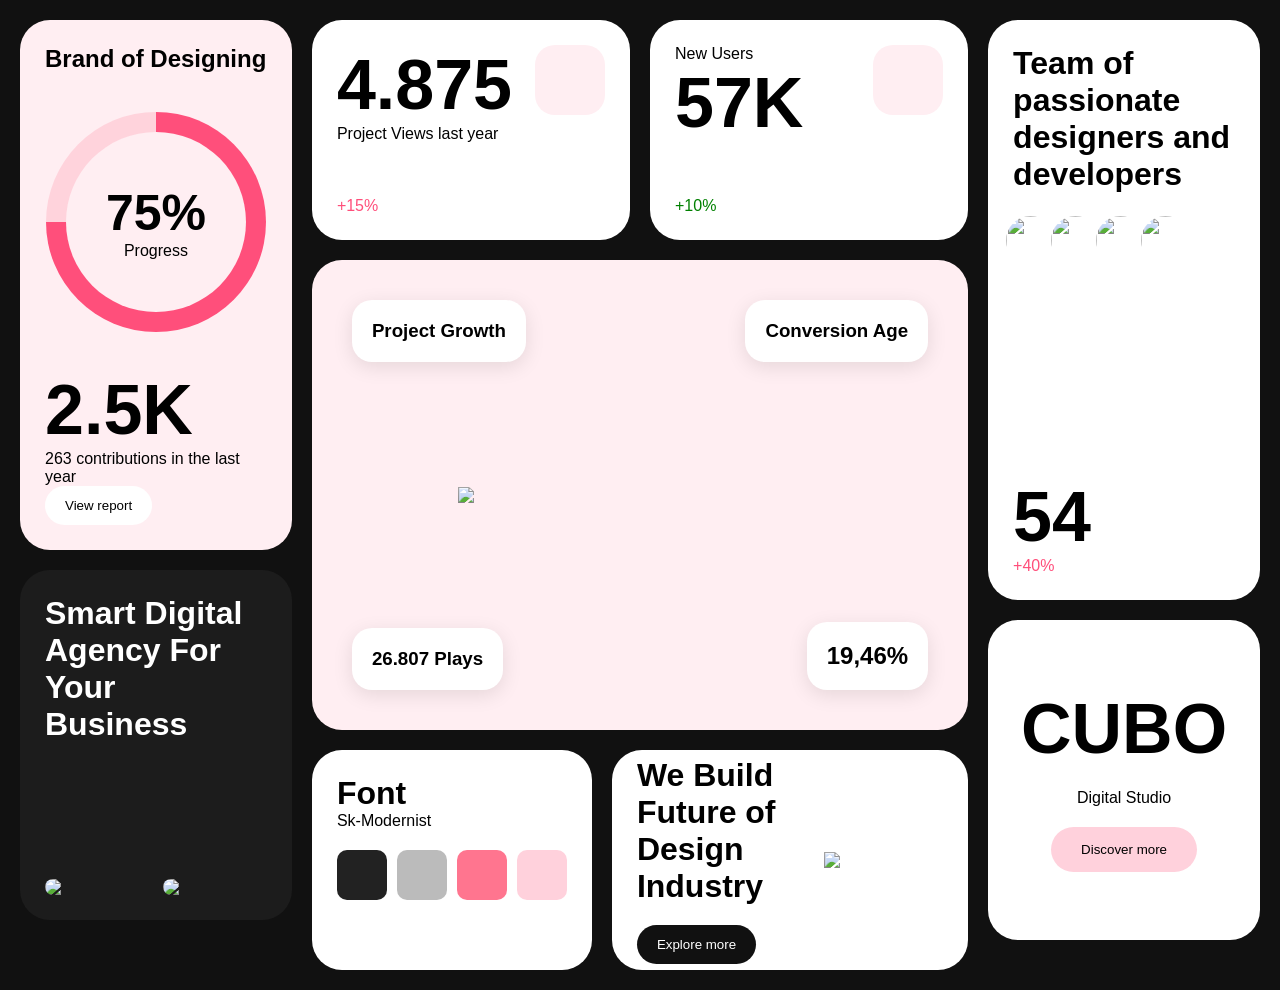
==== Cohurt/Assignment3/index.html @ e986350c "first commit" ====
<!DOCTYPE html>
<html lang="en">
<head>
    <meta charset="UTF-8">
    <meta name="viewport" content="width=device-width, initial-scale=1.0">
    <title>Document</title>
    <link rel="stylesheet" href="index.css">
</head>
<body>
    <!DOCTYPE html>
<html lang="en">
<head>
  <meta charset="UTF-8" />
  <meta name="viewport" content="width=device-width, initial-scale=1.0"/>

  <title>Dashboard UI</title>

  <!-- REMIX ICON -->

  <link
    href="https://cdn.jsdelivr.net/npm/remixicon@4.6.0/fonts/remixicon.css"
    rel="stylesheet"
  />

  <!-- CSS FILE -->

  <!-- <link rel="stylesheet" href="style.css" /> -->
</head>

<body>

  <div class="main">

    <!-- LEFT -->

    <div class="left">

      <div class="card progress-card">

        <div class="top-bar">
          <h2>Brand of Designing</h2>
          <i class="ri-more-fill"></i>
        </div>

        <div class="circle">

          <div class="circle-inner">
            <h1>75%</h1>
            <p>Progress</p>
          </div>

        </div>

        <div>
          <h2 class="big-number">2.5K</h2>
          <p>263 contributions in the last year</p>
        </div>

        <button class="btn">
          View report
        </button>

      </div>

      <div class="card dark-card">

        <div class="dark-top">

          <h1>
            Smart Digital <br>
            Agency For Your <br>
            Business
          </h1>

          <i class="ri-arrow-right-up-line"></i>

        </div>

        <div class="dark-images">

          <img src="https://images.unsplash.com/photo-1494790108377-be9c29b29330?q=80&w=400">

          <img src="https://images.unsplash.com/photo-1438761681033-6461ffad8d80?q=80&w=400">

        </div>

      </div>

    </div>

    <!-- CENTER -->

    <div class="center">

      <div class="top-cards">

        <div class="card mini-card">

          <div class="mini-top">

            <div>
              <h1>4.875</h1>
              <p>Project Views last year</p>
            </div>

            <div class="icon-box">
              <i class="ri-heart-fill"></i>
            </div>

          </div>

          <p class="pink">+15%</p>

        </div>

        <div class="card mini-card">

          <div class="mini-top">

            <div>
              <p>New Users</p>
              <h1>57K</h1>
            </div>

            <div class="icon-box">
              <i class="ri-group-line"></i>
            </div>

          </div>

          <p class="green">+10%</p>

        </div>

      </div>

      <!-- HERO -->

      <div class="card hero">

        <img
          src="https://images.unsplash.com/photo-1524504388940-b1c1722653e1?q=80&w=700"
        >

        <div class="floating float1">
          <h3>Project Growth</h3>
        </div>

        <div class="floating float2">
          <h3>Conversion Age</h3>
        </div>

        <div class="floating float3">
          <h3>26.807 Plays</h3>
        </div>

        <div class="floating float4">
          <h2>19,46%</h2>
        </div>

      </div>

      <!-- BOTTOM -->

      <div class="bottom-cards">

        <div class="card font-card">

          <h1>Font</h1>
          <p>Sk-Modernist</p>

          <div class="color-boxes">

            <div class="color black"></div>

            <div class="color gray"></div>

            <div class="color pink-box"></div>

            <div class="color light-pink"></div>

          </div>

        </div>

        <div class="card big-bottom">

          <div>

            <h1>
              We Build Future of <br>
              Design Industry
            </h1>

            <button class="dark-btn">
              Explore more
            </button>

          </div>

          <img
            src="https://cdn-icons-png.flaticon.com/512/4140/4140048.png"
          >

        </div>

      </div>

    </div>

    <!-- RIGHT -->

    <div class="right">

      <div class="card team-card">

        <div>

          <h1>
            Team of passionate <br>
            designers and <br>
            developers
          </h1>

          <div class="avatars">

            <img src="https://randomuser.me/api/portraits/women/1.jpg">

            <img src="https://randomuser.me/api/portraits/men/2.jpg">

            <img src="https://randomuser.me/api/portraits/women/3.jpg">

            <img src="https://randomuser.me/api/portraits/men/4.jpg">

          </div>

        </div>

        <div>

          <h1 class="big-number">54</h1>

          <p class="pink">+40%</p>

        </div>

      </div>

      <div class="card simple-card">

        <h1>CUBO</h1>

        <p>Digital Studio</p>

        <button class="discover">
          Discover more
        </button>

      </div>

    </div>

  </div>

</body>
</html>
</body>
</html>
---- Cohurt/Assignment3/index.css ----
*{
    margin:0;
    padding:0;
    box-sizing:border-box;
    font-family:Arial, sans-serif;
}

body{
    background:#111;
    padding:20px;
}

.main{
    width:100%;
    min-height:100vh;

    display:grid;
    grid-template-columns:1fr 2fr 1fr;
    gap:20px;
}

/* COLUMNS */

.left,
.center,
.right{
    display:flex;
    flex-direction:column;
    gap:20px;
}

/* COMMON CARD */

.card{
    background:white;
    border-radius:30px;
    padding:25px;
}

/* LEFT CARD */

.progress-card{
    background:#ffeef2;
    height:530px;

    display:flex;
    flex-direction:column;
    justify-content:space-between;
}

.top-bar{
    display:flex;
    justify-content:space-between;
    align-items:center;
}

.circle{
    width:220px;
    height:220px;

    border-radius:50%;

    margin:auto;

    background:
    conic-gradient(
        #ff4f7b 0% 75%,
        #ffd3dc 75% 100%
    );

    display:flex;
    align-items:center;
    justify-content:center;
}

.circle-inner{
    width:180px;
    height:180px;

    border-radius:50%;

    background:#ffeef2;

    display:flex;
    align-items:center;
    justify-content:center;
    flex-direction:column;
}

.circle h1{
    font-size:50px;
}

.big-number{
    font-size:70px;
}

.btn{
    width:max-content;

    padding:12px 20px;

    border:none;
    border-radius:30px;

    background:white;

    cursor:pointer;
}

/* DARK CARD */

.dark-card{
    background:#1c1c1c;
    color:white;

    height:350px;

    display:flex;
    flex-direction:column;
    justify-content:space-between;
}

.dark-top{
    display:flex;
    justify-content:space-between;
}

.dark-images{
    display:flex;
    gap:15px;
}

.dark-images img{
    width:48%;
    border-radius:20px;
    object-fit:cover;
}

/* TOP CARDS */

.top-cards{
    display:grid;
    grid-template-columns:1fr 1fr;
    gap:20px;
}

.mini-card{
    height:220px;

    display:flex;
    flex-direction:column;
    justify-content:space-between;
}

.mini-card h1{
    font-size:70px;
}

.mini-top{
    display:flex;
    justify-content:space-between;
}

.icon-box{
    width:70px;
    height:70px;

    border-radius:20px;

    background:#ffeef2;

    display:flex;
    align-items:center;
    justify-content:center;

    font-size:35px;
}

/* HERO */

.hero{
    height:470px;

    background:#ffeef2;

    position:relative;

    overflow:hidden;

    display:flex;
    align-items:center;
    justify-content:center;
}

.hero img{
    width:60%;
    z-index:2;
}

.floating{
    position:absolute;

    background:white;

    padding:20px;

    border-radius:20px;

    box-shadow:0 5px 20px rgba(0,0,0,0.1);
}

.float1{
    top:40px;
    left:40px;
}

.float2{
    top:40px;
    right:40px;
}

.float3{
    bottom:40px;
    left:40px;
}

.float4{
    bottom:40px;
    right:40px;
}

/* BOTTOM */

.bottom-cards{
    display:grid;
    grid-template-columns:1fr 2fr;
    gap:20px;
}

.font-card{
    height:220px;
}

.color-boxes{
    display:flex;
    gap:10px;

    margin-top:20px;
}

.color{
    width:50px;
    height:50px;

    border-radius:10px;
}

.black{
    background:#222;
}

.gray{
    background:#bbb;
}

.pink-box{
    background:#ff758f;
}

.light-pink{
    background:#ffd1dc;
}

.big-bottom{
    height:220px;

    display:flex;
    justify-content:space-between;
    align-items:center;
}

.big-bottom img{
    width:180px;
}

.dark-btn{
    margin-top:20px;

    padding:12px 20px;

    border:none;
    border-radius:30px;

    background:#111;
    color:white;

    cursor:pointer;
}

/* RIGHT */

.team-card{
    height:580px;

    display:flex;
    flex-direction:column;
    justify-content:space-between;
}

.avatars{
    display:flex;
    margin-top:20px;
}

.avatars img{
    width:55px;
    height:55px;

    border-radius:50%;

    border:3px solid white;

    margin-left:-10px;

    object-fit:cover;
}

.simple-card{
    height:320px;

    display:flex;
    flex-direction:column;
    align-items:center;
    justify-content:center;
    gap:20px;
}

.simple-card h1{
    font-size:70px;
}

.discover{
    padding:15px 30px;

    border:none;
    border-radius:30px;

    background:#ffd1dc;

    cursor:pointer;
}

/* COLORS */

.pink{
    color:#ff4f7b;
}

.green{
    color:green;
}

/* RESPONSIVE */

@media(max-width:1100px){

    .main{
        grid-template-columns:1fr;
    }

}
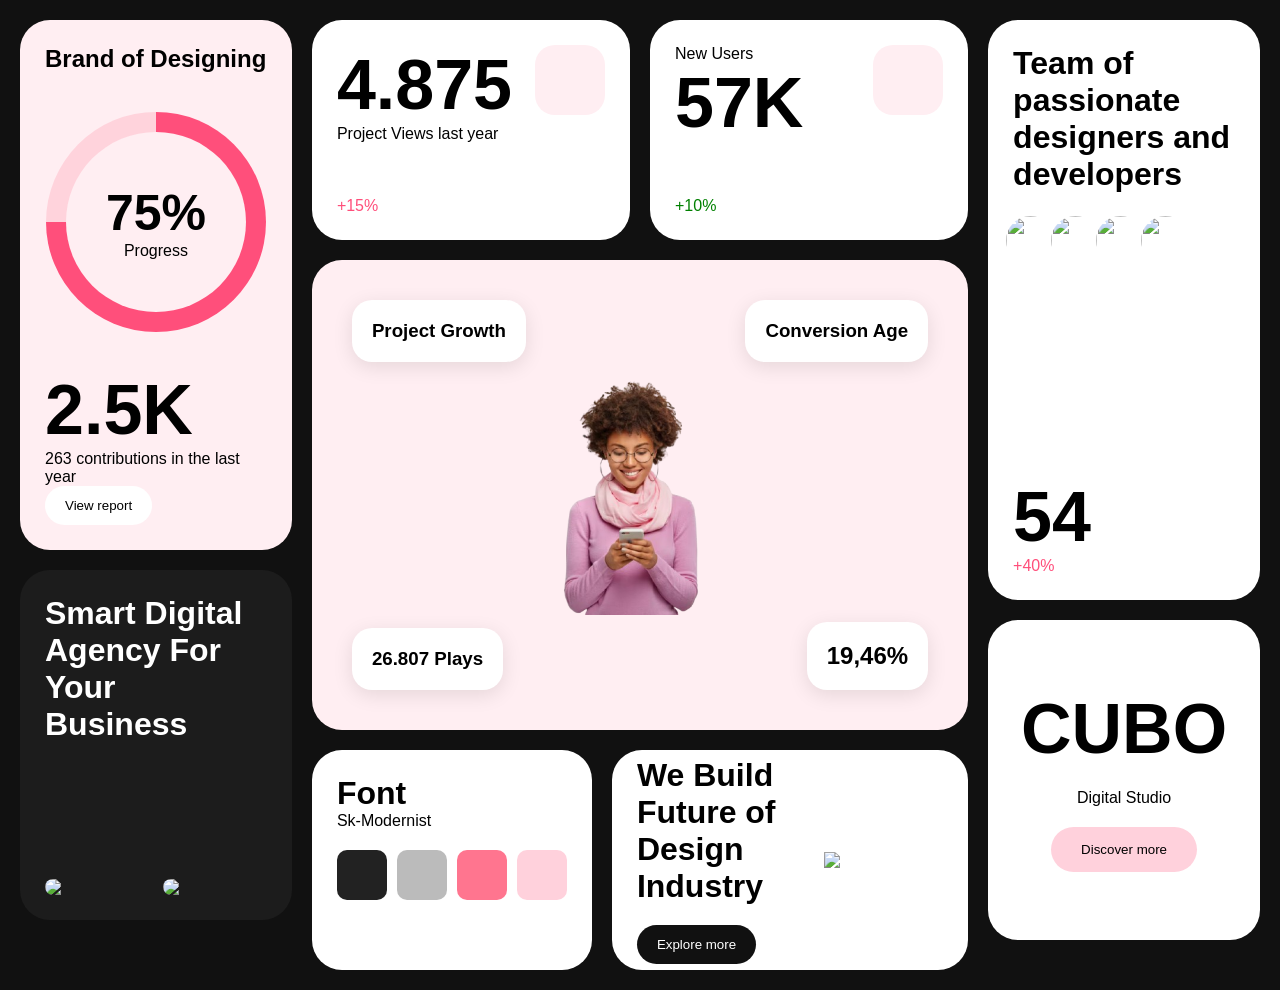
==== commit c44d2e85: "HTML Assignment" ====
--- a/Cohurt/Assignment3/index.html
+++ b/Cohurt/Assignment3/index.html
@@ -139,7 +139,7 @@
       <div class="card hero">
 
         <img
-          src="https://images.unsplash.com/photo-1524504388940-b1c1722653e1?q=80&w=700"
+          src="Screenshot_2026-06-01_234912-removebg-preview.png"
         >
 
         <div class="floating float1">
